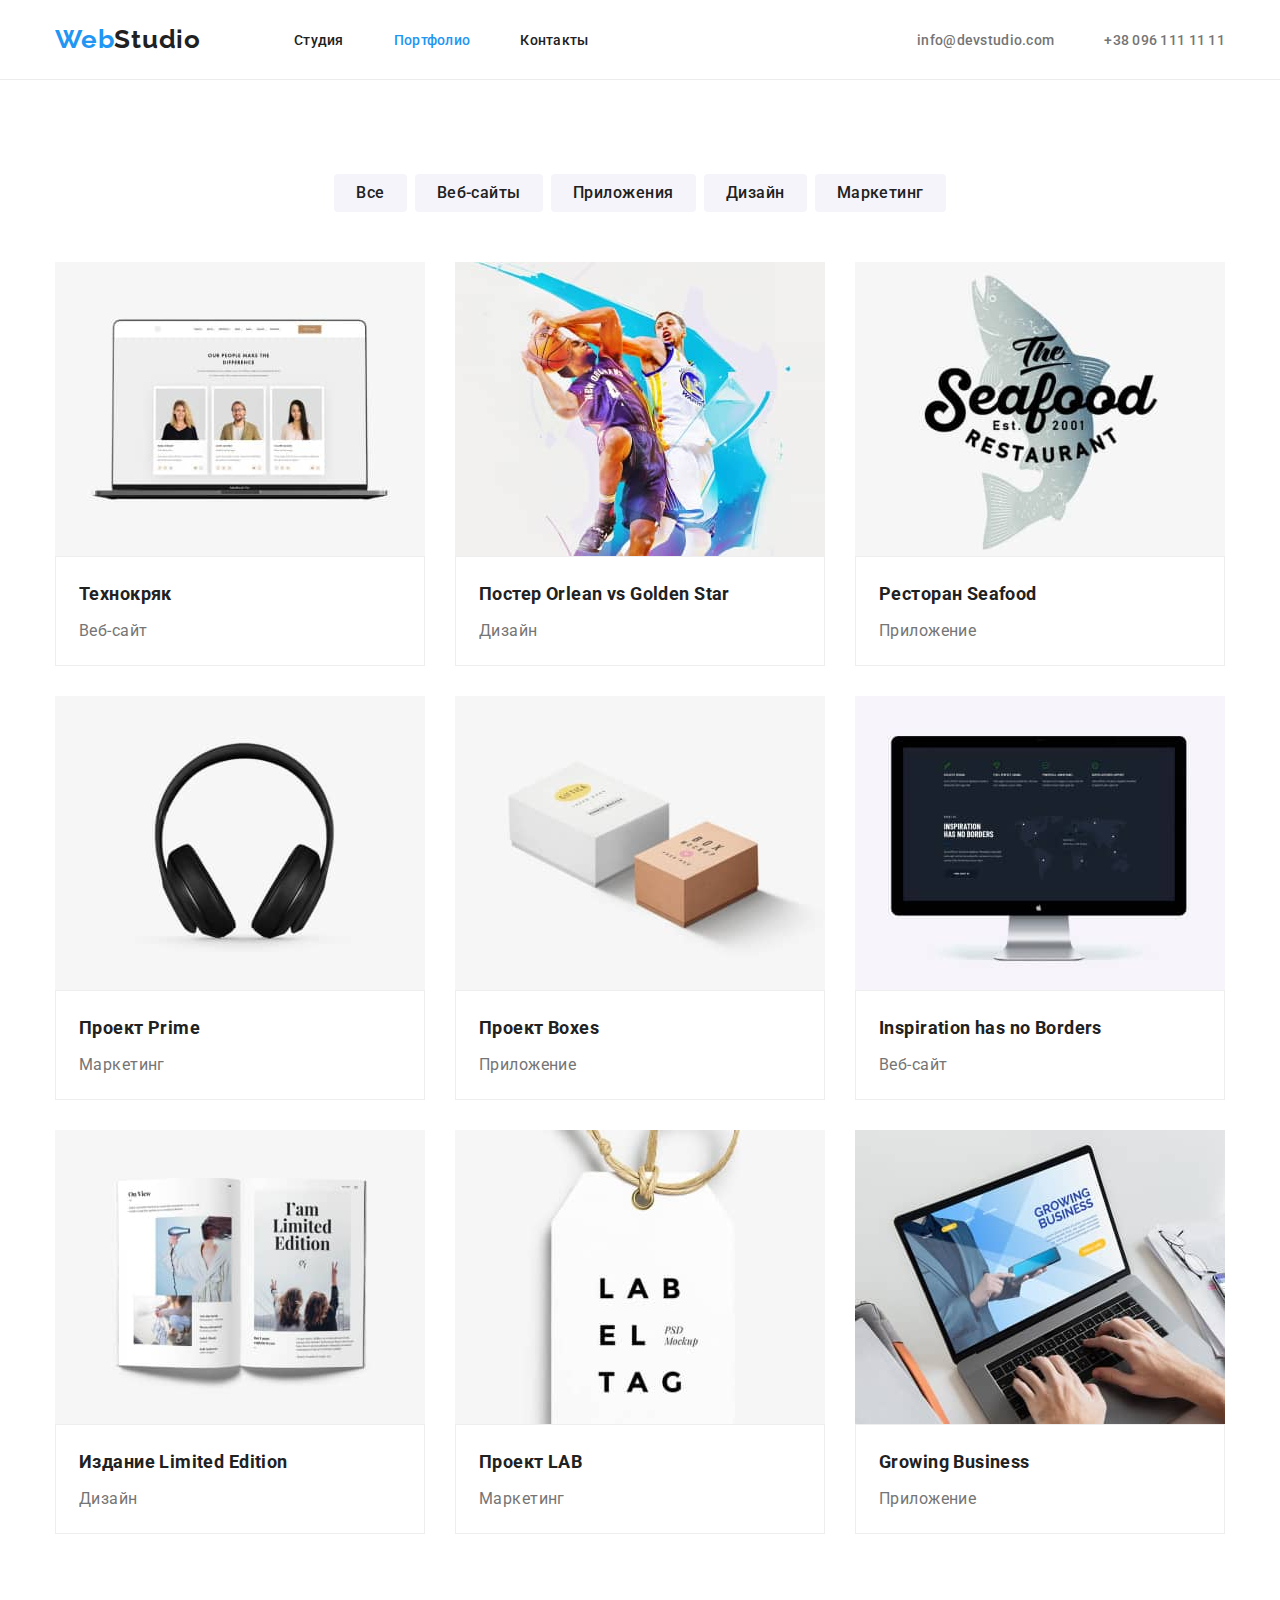
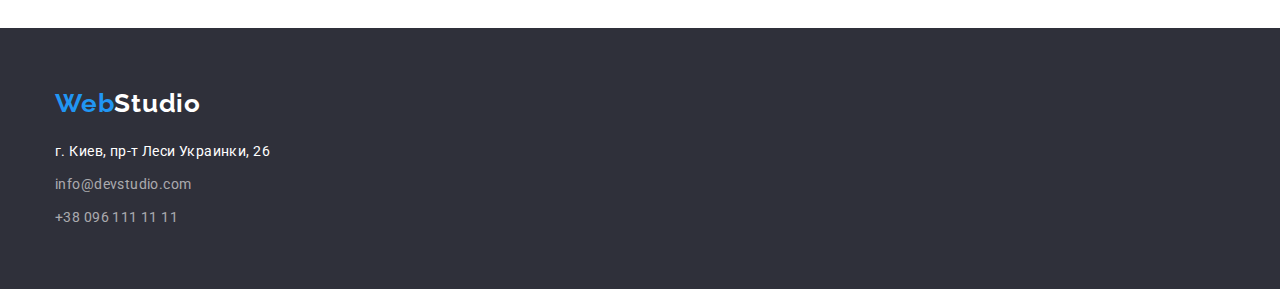
==== portfolio.html @ 40f6d588 "Додано іконки для членів команди та фонову картинку шапки" ====
<!DOCTYPE html>
<html lang="ru">
<head>
    <meta charset="UTF-8">
    <meta name="viewport" content="width=device-width, initial-scale=1.0">
    <link rel="stylesheet" href="https://cdnjs.cloudflare.com/ajax/libs/modern-normalize/1.0.0/modern-normalize.min.css"/>
    <!-- <link rel="stylesheet" href="https://necolas.github.io/normalize.css/8.0.1/normalize.css" /> -->
    <link href="https://fonts.googleapis.com/css2?family=Oleo+Script&family=Raleway:wght@700&family=Roboto:wght@400;500;700;900&display=swap" rel="stylesheet">
    <link rel="stylesheet" href="./css/styles.css" />
    <title>Портфолио</title>
</head>
<body>
    <header>
        <div class="container container-header">
            <nav class="navigation">
                <a class="logo" href="./index.html" lang="en">Web<span class="logo-header">Studio</span></a>
                <ul class="container-nav">
                    <li class="nav-item"><a class="nav" href="./index.html">Студия</a></li>
                    <li class="nav-item"><a class="nav portfolio" href="./portfolio.html">Портфолио</a></li>
                    <li class="nav-item"><a class="nav" href="">Контакты</a></li>
                </ul>
            </nav>
            <address>
                <ul class="container-address">
                    <li class="contact-item"><a class="contact-header" href="mailto:info@devstudio.com">info@devstudio.com</a></li>
                    <li class="contact-item"><a class="contact-header" href="tel:+380961111111">+38 096 111 11 11</a></li>
                </ul>
            </address>
        </div>
    </header>

    <main>
        <h1 hidden>Якась прихована херня</h1>
        <section class="block-portfolio">
            <div class="container">
                <h2 hidden>Лінки на портфоліо</h2>
                <ul class="block-button">
                    <li class="btn"><button class="buttons" type="button">Все</button></li>
                    <li class="btn"><button class="buttons" type="button">Веб-сайты</button></li>
                    <li class="btn"><button class="buttons" type="button">Приложения</button></li>
                    <li class="btn"><button class="buttons" type="button">Дизайн</button></li>
                    <li class="btn"><button class="buttons" type="button">Маркетинг</button></li>
                </ul>
                <ul class="desc">
                    <li class="desc-portfolio">
                        <a href="">
                            <img src="./images/tech.jpg" width="370" height="294" alt="Веб-сайт Технокряка" />
                            <div class="project">
                                <h3 class="header-project">Технокряк</h3>
                                <p class="desc-project">Веб-сайт</p>
                            </div>
                        </a>
                    </li>
                    <li class="desc-portfolio">
                        <a href="">
                            <img src="./images/basket.jpg" width="370" height="294" alt="Дизайн постера" />
                            <div class="project">
                                <h3 class="header-project">Постер <span lang="en">Orlean vs Golden Star</span></h3>
                                <p class="desc-project">Дизайн</p>
                            </div>
                        </a>
                    </li>
                    <li class="desc-portfolio">
                        <a href="">
                            <img src="./images/restaurant.jpg" width="370" height="294" alt="Приложение ресторана" />
                            <div class="project">
                                <h3 class="header-project">Ресторан <span lang="en">Seafood</span></h3>
                                <p class="desc-project">Приложение</p>
                            </div>
                        </a>
                    </li>
                    <li class="desc-portfolio">
                        <a href="">
                            <img src="./images/prime.jpg" width="370" height="294" alt="Маркетинговый проект" />
                            <div class="project">
                                <h3 class="header-project">Проект <span lang="en">Prime</span></h3>
                                <p class="desc-project">Маркетинг</p>
                            </div>
                        </a>
                    </li>
                    <li class="desc-portfolio">
                        <a href="">
                            <img src="./images/boxes.jpg" width="370" height="294" alt="Приложение проекта" />
                            <div class="project">
                                <h3 class="header-project">Проект <span lang="en">Boxes</span></h3>
                                <p class="desc-project">Приложение</p>
                            </div>
                        </a>
                    </li>
                    <li class="desc-portfolio">
                        <a href="">
                            <img src="./images/inspiration.jpg" width="370" height="294" alt="Веб-сайт Inspiration" />
                            <div class="project">
                                <h3 class="header-project" lang="en">Inspiration has no Borders</h3>
                                <p class="desc-project">Веб-сайт</p>
                            </div>
                        </a>
                    </li>
                    <li class="desc-portfolio">
                        <a href="">
                            <img src="./images/publishing.jpg" width="370" height="294" alt="Дизайн издания" />
                            <div class="project">
                                <h3 class="header-project">Издание <span lang="en">Limited Edition</span></h3>
                                <p class="desc-project">Дизайн</p>
                            </div>
                        </a>
                    </li>
                    <li class="desc-portfolio">
                        <a href="">
                            <img src="./images/lab.jpg" width="370" height="294" alt="Маркетинговый проект" />
                            <div class="project">
                                <h3 class="header-project">Проект <span lang="en">LAB</span></h3>
                                <p class="desc-project">Маркетинг</p>
                            </div>
                        </a>
                    </li>
                    <li class="desc-portfolio">
                        <a href="">
                            <img src="./images/business.jpg" width="370" height="294" alt="Бизнесовое приложение" />
                            <div class="project">
                                <h3 class="header-project" lang="en">Growing Business</h3>
                                <p class="desc-project">Приложение</p>
                            </div>
                        </a>
                    </li>
                </ul>
            </div>
        </section>
    </main>

    <footer>
        <div class="container">
            <a class="logo" href="./index.html" lang="en">Web<span class="logo-footer">Studio</span></a>
            <address>
                <ul>
                    <li class="container-contacts"><a class="address" href="https://www.google.com/maps/d/viewer?mid=10uSM3H-mIU3GznYo2szRIEphczw&msa=0&ll=50.42732700000004%2C30.538092&z=17" target="_blank" rel="noopener noreferrer nofollow">г. Киев, пр-т Леси Украинки, 26</a></li>
                    <li class="container-contacts"><a class="contact-footer" href="mailto:info@devstudio.com">info@devstudio.com</a></li>
                    <li class="container-contacts"><a class="contact-footer" href="tel:+380961111111">+38 096 111 11 11</a></li>
                </ul>
            </address>
        </div>
    </footer>
</body>
</html>
---- css/styles.css ----
* {
    margin: 0px;
    padding: 0px;
}

p, h1, h2, h3, ul {
    margin-block-start: 0px;
    margin-block-end: 0px;
}

/* html {
    overflow-x: hidden;
} */

img {
    display: block;
    /* max-width: 100%; */
}

body {
    font-family: 'Roboto', sans-serif;
    font-weight: 400;
    font-size: 14px;
    color: #757575;
    letter-spacing: 0.03em;
    line-height: 24px;
}

a {
    text-decoration: none;
}

ul {
    list-style-type: none;
    padding-inline-start: 0px;
}

header {
    font-weight: 500;
    line-height: 16px;
    letter-spacing: 0.02em;
    padding-top: 24px;
    padding-bottom: 24px;
    border-bottom: 1px solid #ECECEC;
}

footer {
    padding-top: 60px;
    padding-bottom: 60px;
    background-color: #2F303A;
}

.nav:hover, .contact-header:hover, .contact-footer:hover,
.logo:hover, .address:hover {
    color: #2196F3;
    /* text-decoration: underline; */
    cursor: pointer;
}

.buttons:hover {
    color: #FFFFFF;
    background-color: #2196F3;
    /* text-decoration: underline; */
    cursor: pointer;
}

.nav:focus, .contact-header:focus, .contact-footer:focus,
.logo:focus, .address:focus {
    color: #2196F3;
}

.buttons:focus {
    color: #FFFFFF;
    background-color:  #2196F3;
}

.hero {
    background-color: #C4C4C4;
    background-image: url(../images/fon.jpg);
    background-repeat: no-repeat;
    background-size: cover;
}

.logo {
    font-family: 'Raleway', sans-serif;
    font-weight: 700;
    font-size: 26px;
    color: #2196F3;
    line-height: 31px;
    letter-spacing: 0.03em;
}

header .logo {
    margin-right: 93px;
}

.logo-header, .nav {
    color: #212121;
}

.logo-footer {
    color: #FFFFFF;
}

.contact-header {
    color: #757575;
    font-style: normal;
}

.contact-footer {
    color: rgba(255, 255, 255, 0.6);
    font-style: normal;
}

.address {
    color: #FFFFFF;
    font-style: normal;
}

.button-main {
    font-family: 'Roboto', sans-serif;
    font-weight: 700;
    font-size: 16px;
    color: #FFFFFF;
    background-color: #188CE8;
    width: 200px;
    height: 50px;
    border: 0px;
    border-radius: 4px;
    box-shadow: 0px 4px 4px rgba(0, 0, 0, 0.15);
}

.buttons {
    font-family: 'Roboto', sans-serif;
    font-weight: 500;
    font-size: 16px;
    line-height: 26px;
    letter-spacing: 0.03em;
    color: #212121;
    background-color: #F5F4FA;
    border: 0px;
    border-radius: 4px;
    padding: 6px 22px;
}

.header-main {
    font-weight: 900;
    font-size: 44px;
    color: #FFFFFF;
    text-transform: uppercase;
    text-align: center;
    letter-spacing: 0.06em;
    line-height: 60px;
    width: 696px;
    height: 120px;
    margin-bottom: 30px;
}

.header-project {
    font-weight: 700;
    font-size: 18px;
    color: #212121;
    line-height: 36px;
    margin-bottom: 4px;
}

.header-section {
    font-weight: 700;
    font-size: 36px;
    color: #212121;
    line-height: 42px;
    text-align: center;
    margin-bottom: 50px;
}

.header-feature {
    font-weight: 700;
    font-size: 14px;
    color: #212121;
    text-transform: uppercase;
    line-height: 16px;
    margin-bottom: 10px;
}

.header-name {
    font-weight: 500;
    font-size: 16px;
    color: #212121;
    line-height: 19px;
    text-align: center;
    margin-bottom: 10px;
}

.desc-name {
    line-height: 19px;
    text-align: center;
    margin-bottom: 16px;
}

.project {
    font-size: 16px;
    line-height: 30px;
    padding: 19px 23px; /*20px 24px;*/
    border: 1px solid #EEEEEE;
}

.desc-project {
    color: #757575;
}

.studio, .portfolio {
    color: #2196F3;
}

.container {
    width: 1200px;
    margin-left: auto;
    margin-right: auto;
    padding-left: 15px;
    padding-right: 15px;
}

.container-nav, .container-address {
    display: inline-flex;
}

.nav-item:not(:last-child), .contact-item:not(:last-child) {
    margin-right: 50px;
}

.container-header {
    display: flex;
    align-items: center;
    justify-content: flex-end;
}

.navigation {
    display: flex;
    align-items: center;
    margin-right: auto;
}

.hero {
    padding-top: 200px;
    padding-bottom: 200px;
}

.section-main {
    display: flex;
    flex-direction: column;
    align-items: center;
}

.features-section, .block-portfolio {
    padding-top: 94px;
    padding-bottom: 94px;
}

.container-features {
    height: 101px;
}

.features, .images, .container-name {
    display: flex;
    flex-direction: row;
    /*margin-left: -30px;*/
}

.block-feature {
    /*margin-left: 30px;
    flex-basis: calc(100% / 4 - 30px);*/
    width: 270px;
}

.block-feature:not(:first-child), .image:not(:first-child),
.block-name:not(:first-child) {
    margin-left: 30px;
}

.pictures-section {
    padding-bottom: 94px;
}

.image {
    /*margin-left: 30px;
    flex-basis: calc(100% / 3 - 30px);*/
    width: 370px;
}

.names-section {
    padding-top: 94px;
    padding-bottom: 94px;
    background-color: #F5F4FA;
}

.block-name {
    /*margin-left: 30px;
    flex-basis: calc(100% / 4 - 30px);*/
    width: 270px;
    background-color: #FFFFFF;
    border-radius: 0px 0px 4px 4px;
    box-shadow: 0px 1px 3px rgba(0, 0, 0, 0.12), 0px 1px 1px rgba(0, 0, 0, 0.14), 0px 2px 1px rgba(0, 0, 0, 0.2);
}

.name {
    margin-top: 30px;
    margin-bottom: 30px;
}

footer address {
    margin-top: 20px;
}

.container-contacts:not(:last-child) {
    margin-bottom: 9px;
}

.block-button {
    margin-bottom: 50px;
    display: flex;
    justify-content: center;
}

.btn:not(:last-child) {
    margin-right: 8px;
}

.desc {
    display: flex;
    flex-wrap: wrap;
    /*margin-left: -30px;
    margin-top: -30px;*/
}

.desc-portfolio {
    /*margin-left: 30px;
    margin-top: 30px;
    flex-basis: calc(100% / 3 - 30px);*/
    width: 370px;
}

.desc-portfolio:nth-child(n+4) {
    margin-top: 30px;
}

.desc-portfolio:not(:nth-child(3n+1)) {
    margin-left: 30px;
}

.icons-web {
    display:flex;
    justify-content: center;
}

.item-web:not(:last-child) {
    margin-right: 10px;
}

.link-web {
    display:flex;
    justify-content: center;
    align-items: center;
    width: 44px;
    height: 44px;
    background-color: #FFFFFF;
    border-radius: 50%;
}

.link-web:hover, .link-web:focus {
    background-color: #2196F3;
}

.link-web:hover .svg-web, .link-web:focus .svg-web {
    fill: #FFFFFF;
}

.svg-web {
    width: 20px;
    height: 20px;
    fill: #AFB1B8;
}
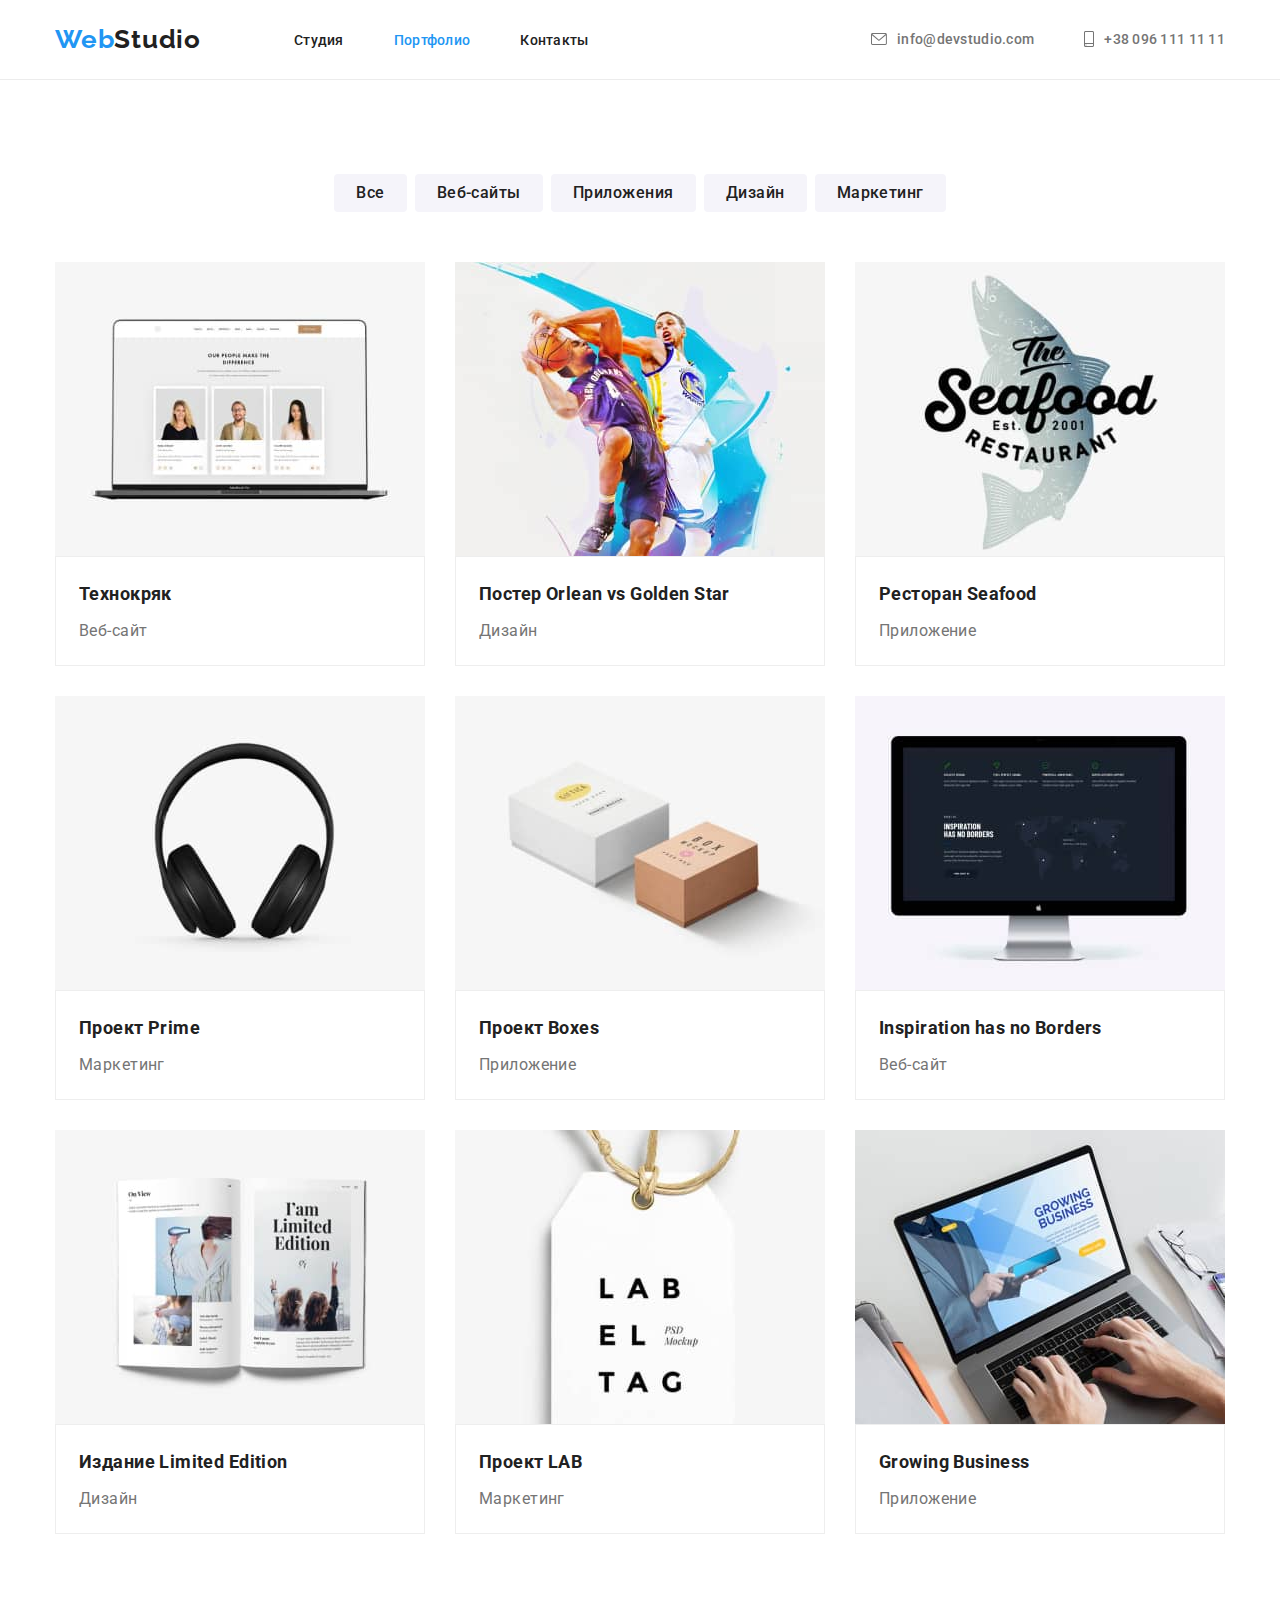
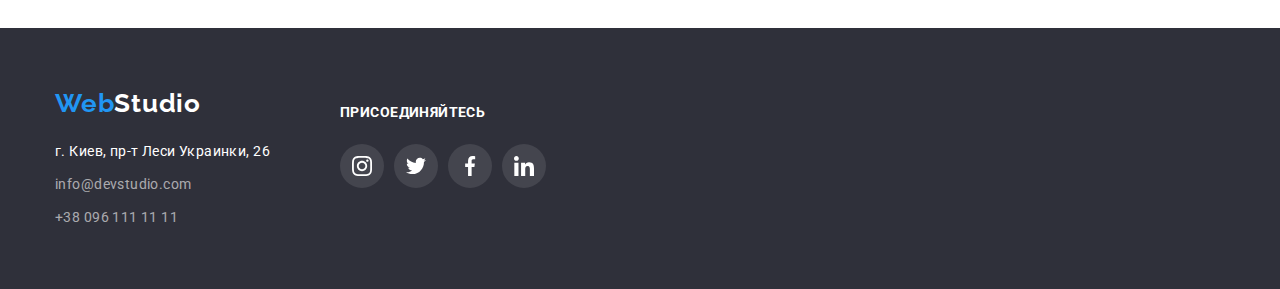
==== commit e7c98405: "Додано тіні і решту іконок" ====
--- a/portfolio.html
+++ b/portfolio.html
@@ -22,8 +22,22 @@
             </nav>
             <address>
                 <ul class="container-address">
-                    <li class="contact-item"><a class="contact-header" href="mailto:info@devstudio.com">info@devstudio.com</a></li>
-                    <li class="contact-item"><a class="contact-header" href="tel:+380961111111">+38 096 111 11 11</a></li>
+                    <li class="contact-item">
+                        <a class="contact-header mail" href="mailto:info@devstudio.com">
+                            <svg class="envelope">
+                                <use href="./images/icons/sprite.svg#envelope"></use>
+                            </svg>
+                            info@devstudio.com
+                        </a>
+                    </li>
+                    <li class="contact-item">
+                        <a class="contact-header phone" href="tel:+380961111111">
+                            <svg class="smartphone">
+                                <use href="./images/icons/sprite.svg#smartphone"></use>
+                            </svg>
+                            +38 096 111 11 11
+                        </a>
+                    </li>
                 </ul>
             </address>
         </div>
@@ -129,15 +143,50 @@
     </main>
 
     <footer>
-        <div class="container">
-            <a class="logo" href="./index.html" lang="en">Web<span class="logo-footer">Studio</span></a>
-            <address>
-                <ul>
-                    <li class="container-contacts"><a class="address" href="https://www.google.com/maps/d/viewer?mid=10uSM3H-mIU3GznYo2szRIEphczw&msa=0&ll=50.42732700000004%2C30.538092&z=17" target="_blank" rel="noopener noreferrer nofollow">г. Киев, пр-т Леси Украинки, 26</a></li>
-                    <li class="container-contacts"><a class="contact-footer" href="mailto:info@devstudio.com">info@devstudio.com</a></li>
-                    <li class="container-contacts"><a class="contact-footer" href="tel:+380961111111">+38 096 111 11 11</a></li>
+        <div class="container container-footer">
+            <div class="left-footer">
+                <a class="logo" href="./index.html" lang="en">Web<span class="logo-footer">Studio</span></a>
+                <address>
+                    <ul>
+                        <li class="container-contacts"><a class="address" href="https://www.google.com/maps/d/viewer?mid=10uSM3H-mIU3GznYo2szRIEphczw&msa=0&ll=50.42732700000004%2C30.538092&z=17" target="_blank" rel="noopener noreferrer nofollow">г. Киев, пр-т Леси Украинки, 26</a></li>
+                        <li class="container-contacts"><a class="contact-footer" href="mailto:info@devstudio.com">info@devstudio.com</a></li>
+                        <li class="container-contacts"><a class="contact-footer" href="tel:+380961111111">+38 096 111 11 11</a></li>
+                    </ul>
+                </address>
+            </div>
+            <div class="right-footer">
+                <span class="together">Присоединяйтесь</span>
+                <ul class="icons-footer-web">
+                    <li class="item-footer-web">
+                        <a class="link-footer-web" href="https://instagram.com" target="_blank" rel="noopener noreferrer" aria-label="Instagram">
+                            <svg class="svg-footer-web">
+                                <use href="./images/icons/sprite.svg#instagram"></use>
+                            </svg>
+                        </a>
+                    </li>
+                    <li class="item-footer-web">
+                        <a class="link-footer-web" href="https://twitter.com" target="_blank" rel="noopener noreferrer" aria-label="Twitter">
+                            <svg class="svg-footer-web">
+                                <use href="./images/icons/sprite.svg#twitter"></use>
+                            </svg>
+                        </a>
+                    </li>
+                    <li class="item-footer-web">
+                        <a class="link-footer-web" href="https://facebook.com" target="_blank" rel="noopener noreferrer" aria-label="Facebook">
+                            <svg class="svg-footer-web">
+                                <use href="./images/icons/sprite.svg#facebook"></use>
+                            </svg>
+                        </a>
+                    </li>
+                    <li class="item-footer-web">
+                        <a class="link-footer-web" href="https://linkedin.com" target="_blank" rel="noopener noreferrer" aria-label="LinkedIn">
+                            <svg class="svg-footer-web">
+                                <use href="./images/icons/sprite.svg#linkedin"></use>
+                            </svg>
+                        </a>
+                    </li>
                 </ul>
-            </address>
+            </div>
         </div>
     </footer>
 </body>
--- a/css/styles.css
+++ b/css/styles.css
@@ -51,7 +51,7 @@
 }
 
 .nav:hover, .contact-header:hover, .contact-footer:hover,
-.logo:hover, .address:hover {
+.logo:hover, .address:hover/*, .contact-header:hover::before*/ {
     color: #2196F3;
     /* text-decoration: underline; */
     cursor: pointer;
@@ -65,7 +65,7 @@
 }
 
 .nav:focus, .contact-header:focus, .contact-footer:focus,
-.logo:focus, .address:focus {
+.logo:focus, .address:focus/*, .contact-header:focus::before*/ {
     color: #2196F3;
 }
 
@@ -76,7 +76,7 @@
 
 .hero {
     background-color: #C4C4C4;
-    background-image: url(../images/fon.jpg);
+    background-image: linear-gradient(to right, rgba(47, 48, 58, 0.4), rgba(47, 48, 58, 0.4)), url(../images/fon.jpg);
     background-repeat: no-repeat;
     background-size: cover;
 }
@@ -251,14 +251,14 @@
     align-items: center;
 }
 
-.features-section, .block-portfolio {
+.features-section, .block-portfolio, .permanent-section {
     padding-top: 94px;
     padding-bottom: 94px;
 }
 
-.container-features {
+/*.container-features {
     height: 101px;
-}
+}*/
 
 .features, .images, .container-name {
     display: flex;
@@ -347,7 +347,7 @@
     margin-left: 30px;
 }
 
-.icons-web {
+.icons-web, .icons-client {
     display:flex;
     justify-content: center;
 }
@@ -366,11 +366,13 @@
     border-radius: 50%;
 }
 
-.link-web:hover, .link-web:focus {
+.link-web:hover, .link-web:focus,
+.link-footer-web:hover, .link-footer-web:focus {
     background-color: #2196F3;
 }
 
-.link-web:hover .svg-web, .link-web:focus .svg-web {
+.link-web:hover .svg-web, .link-web:focus .svg-web,
+.link-footer-web:hover .svg-footer-web, .link-footer-web:focus .svg-footer-web {
     fill: #FFFFFF;
 }
 
@@ -378,4 +380,175 @@
     width: 20px;
     height: 20px;
     fill: #AFB1B8;
+}
+
+/*.item-feature:not(:last-child) {
+    margin-right: 30px;
+}*/
+
+.icon-feature {
+    display:flex;
+    justify-content: center;
+    align-items: center;
+    width: 270px;
+    height: 120px;
+    background-color: #F5F4FA;
+    margin-bottom: 30px;
+}
+
+.svg-feature {
+    width: 70px;
+    height: 70px;
+}
+
+.svg-client-1 {
+    width: 44px;
+    height: 49px;
+}
+
+.svg-client-2 {
+    width: 40px;
+    height: 52px;
+}
+
+.svg-client-3 {
+    width: 41px;
+    height: 43px;
+}
+
+.svg-client-4 {
+    width: 80px;
+    height: 42px;
+}
+
+.svg-client-5 {
+    width: 59px;
+    height: 47px;
+}
+
+.svg-client-6 {
+    width: 88px;
+    height: 45px;
+}
+
+.client {
+    fill: #AFB1B8;
+}
+
+.item-client:not(:last-child) {
+    margin-right: 30px;
+}
+
+.item-client {
+    display:flex;
+    justify-content: center;
+    align-items: center;
+    width: 170px;
+    height: 90px;
+    border: 1px solid #AFB1B8;
+    box-sizing: border-box;
+    border-radius: 4px;
+    cursor: pointer;
+}
+
+.item-client:hover, .item-client:focus{
+    border: 1px solid #2196F3;
+    box-sizing: border-box;
+    border-radius: 4px;
+}
+
+.item-client:hover .client, .item-client:focus .client{
+    fill: #2196F3;
+}
+
+.contact-header {
+    display: flex;
+    align-items: center;
+}
+
+/*.contact-header::before {
+    margin-right: 10px;
+    content: '';
+    display: inline-block;
+}
+
+.mail::before {
+    width: 16px;
+    height: 12px;
+    background-image: url(../images/icons/envelope.svg);
+}
+
+.phone::before {
+    width: 10px;
+    height: 16px;
+    background-image: url(../images/icons/smartphone.svg);
+}*/
+
+.envelope {
+    margin-right: 10px;
+    width: 16px;
+    height: 12px;
+    fill: #757575;
+}
+
+.smartphone {
+    margin-right: 10px;
+    width: 10px;
+    height: 16px;
+    fill: #757575;
+}
+
+.contact-header:hover .envelope,  .contact-header:hover .smartphone,
+.contact-header:focus .envelope,  .contact-header:focus .smartphone {
+    fill: #2196F3;
+}
+
+.icons-footer-web {
+    display:flex;
+    margin-top: 20px;
+}
+
+.item-footer-web:not(:last-child) {
+    margin-right: 10px;
+}
+
+.link-footer-web {
+    display:flex;
+    justify-content: center;
+    align-items: center;
+    width: 44px;
+    height: 44px;
+    background-color: rgba(255, 255, 255, 0.1);
+    border-radius: 50%;
+}
+
+.svg-footer-web {
+    width: 20px;
+    height: 20px;
+    fill: #FFFFFF;
+}
+
+.container-footer {
+    display: flex;
+}
+
+.left-footer {
+    margin-right: 70px;
+}
+
+.right-footer {
+    padding-top: 12px;
+}
+
+.together {
+    font-weight: 700;
+    font-size: 14px;
+    line-height: 16px;
+    letter-spacing: 0.03em;
+    text-transform: uppercase;
+    color: #FFFFFF;
+}
+
+.desc-portfolio:hover {
+    box-shadow: 0px 1px 1px rgba(0, 0, 0, 0.12), 0px 4px 4px rgba(0, 0, 0, 0.06), 1px 4px 6px rgba(0, 0, 0, 0.16);   
 }